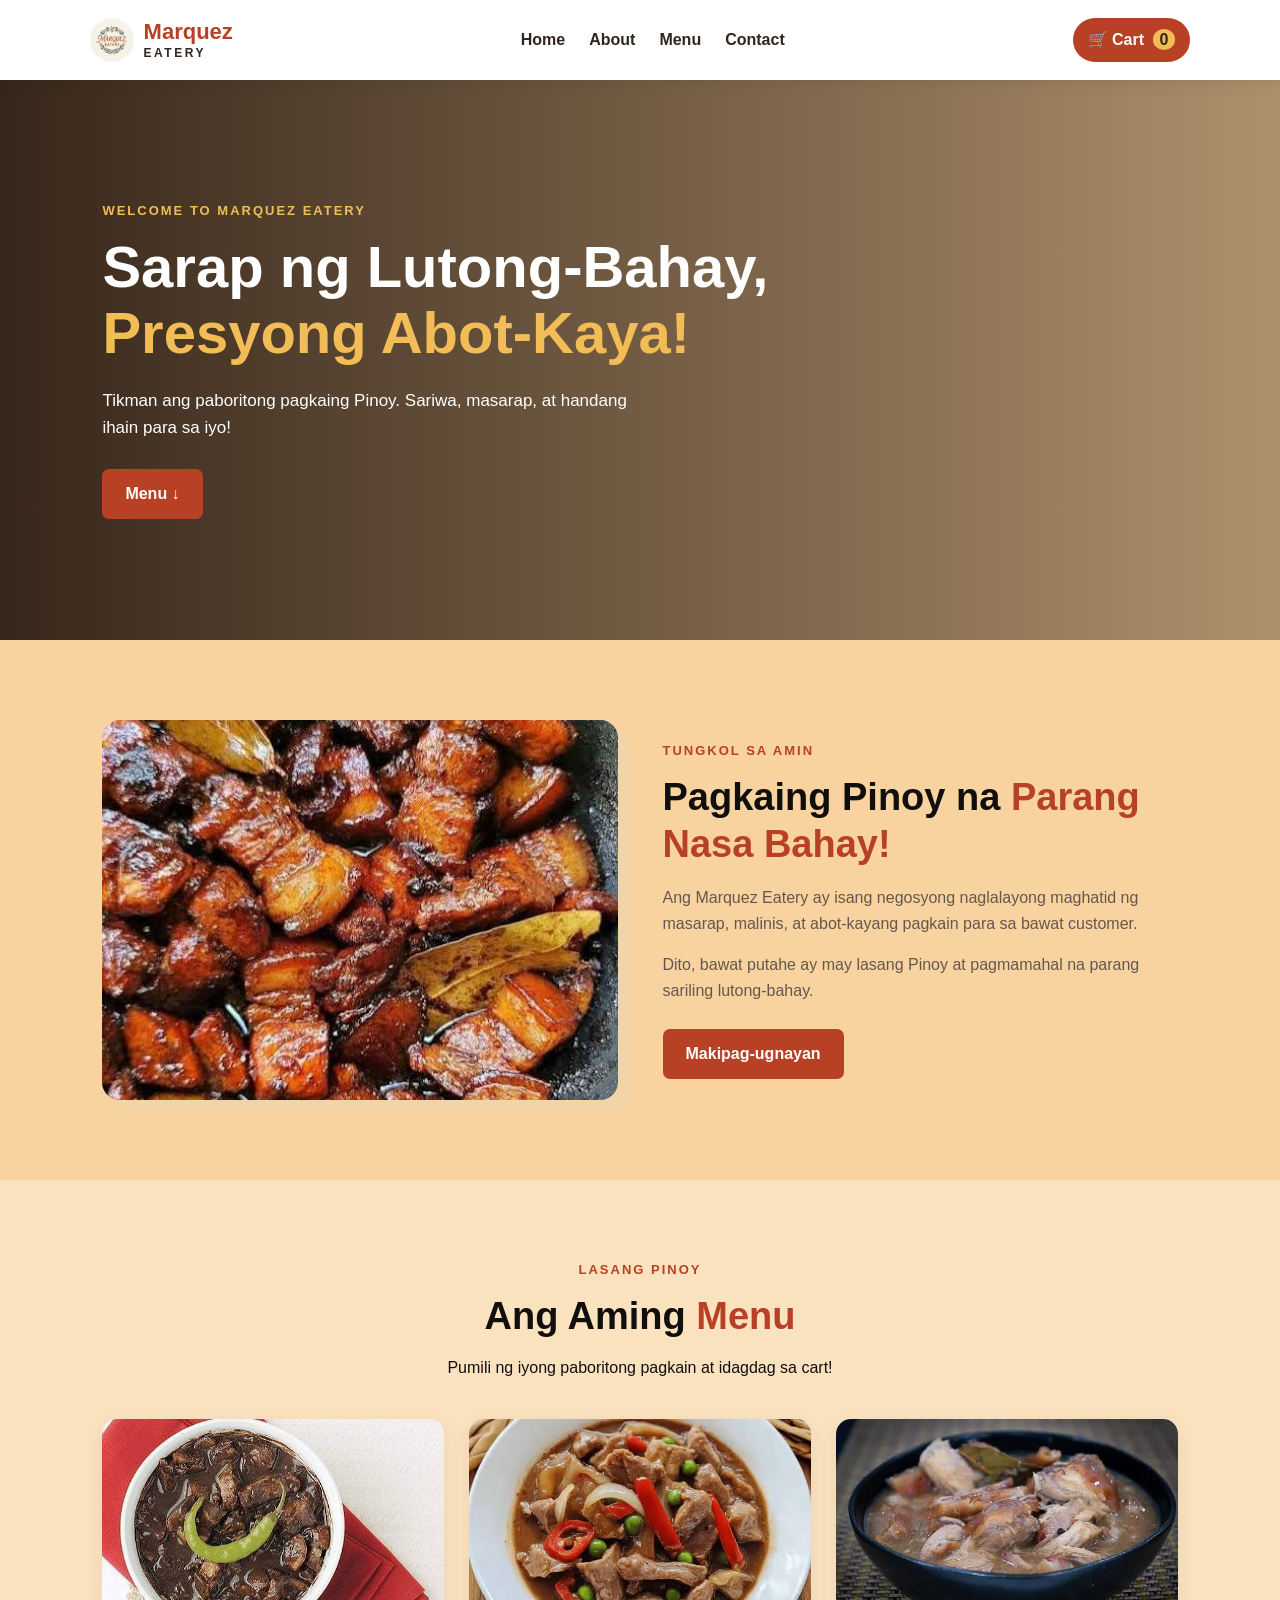
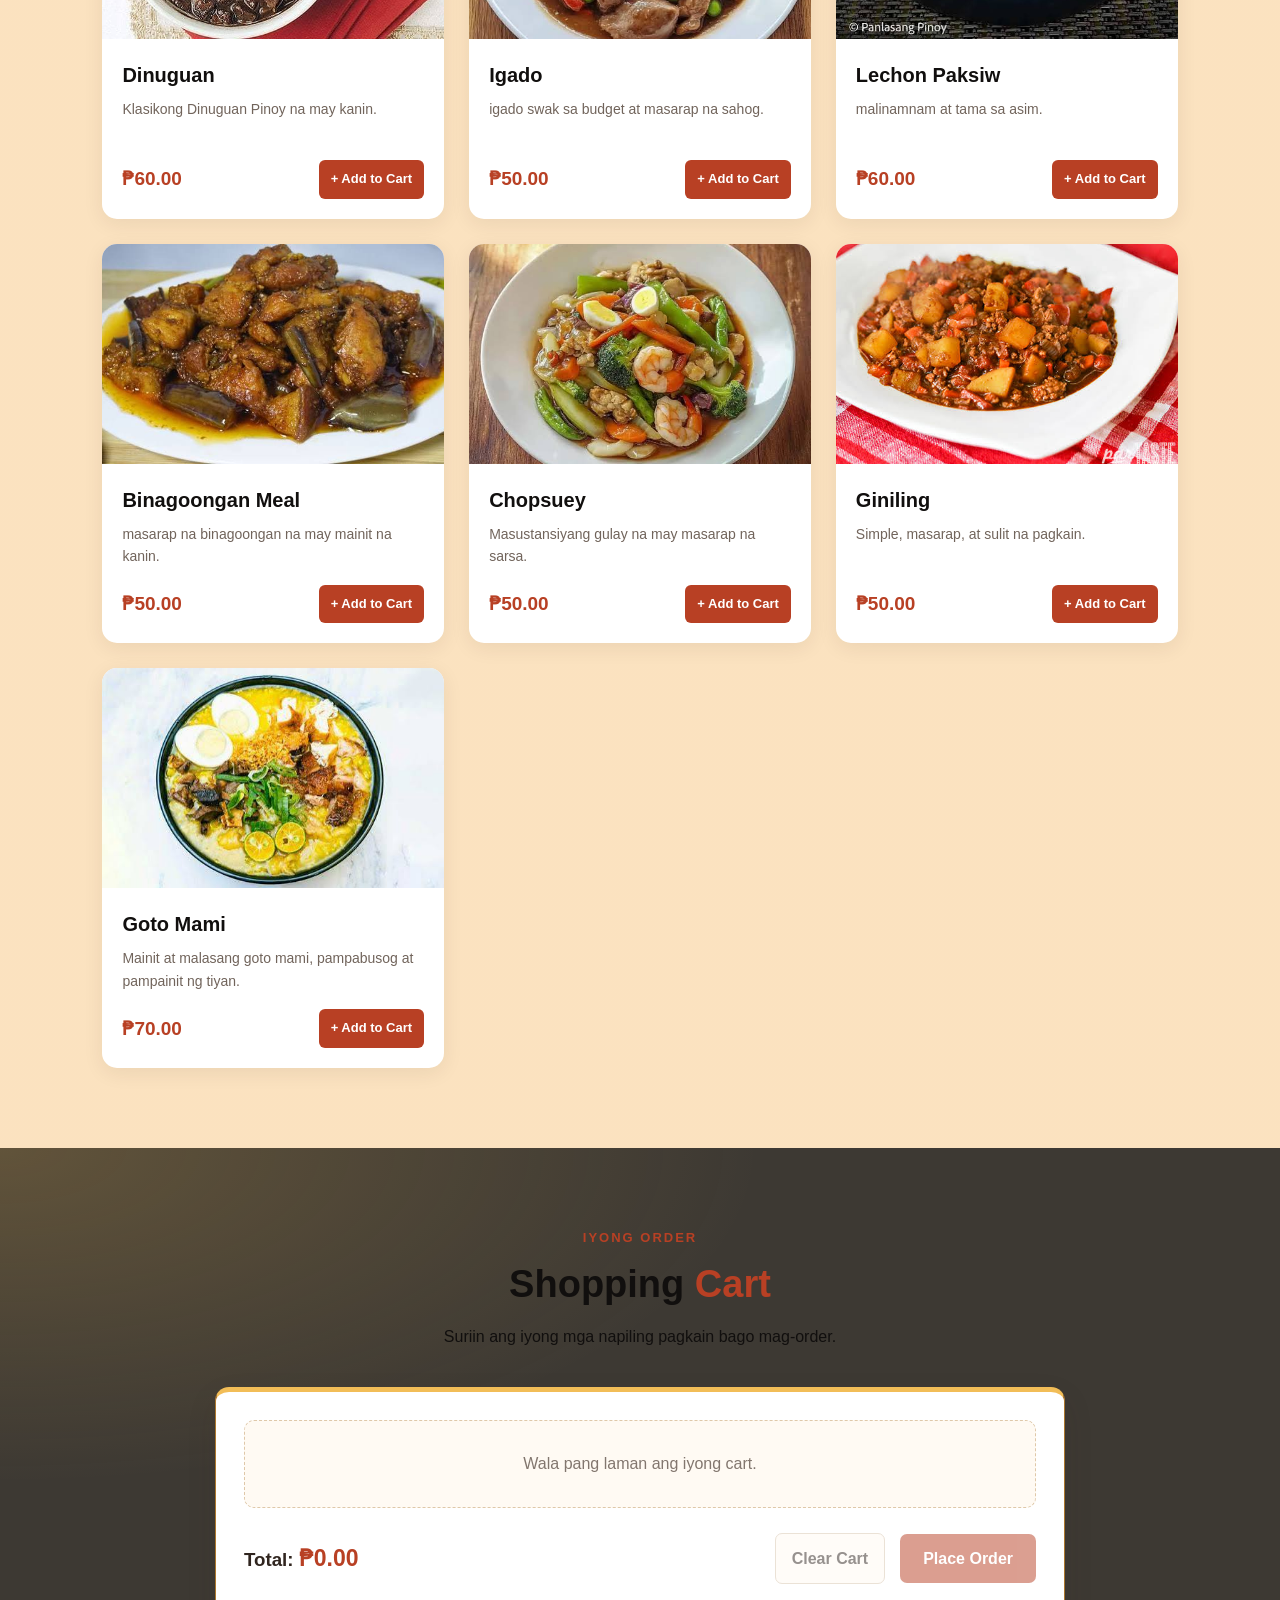
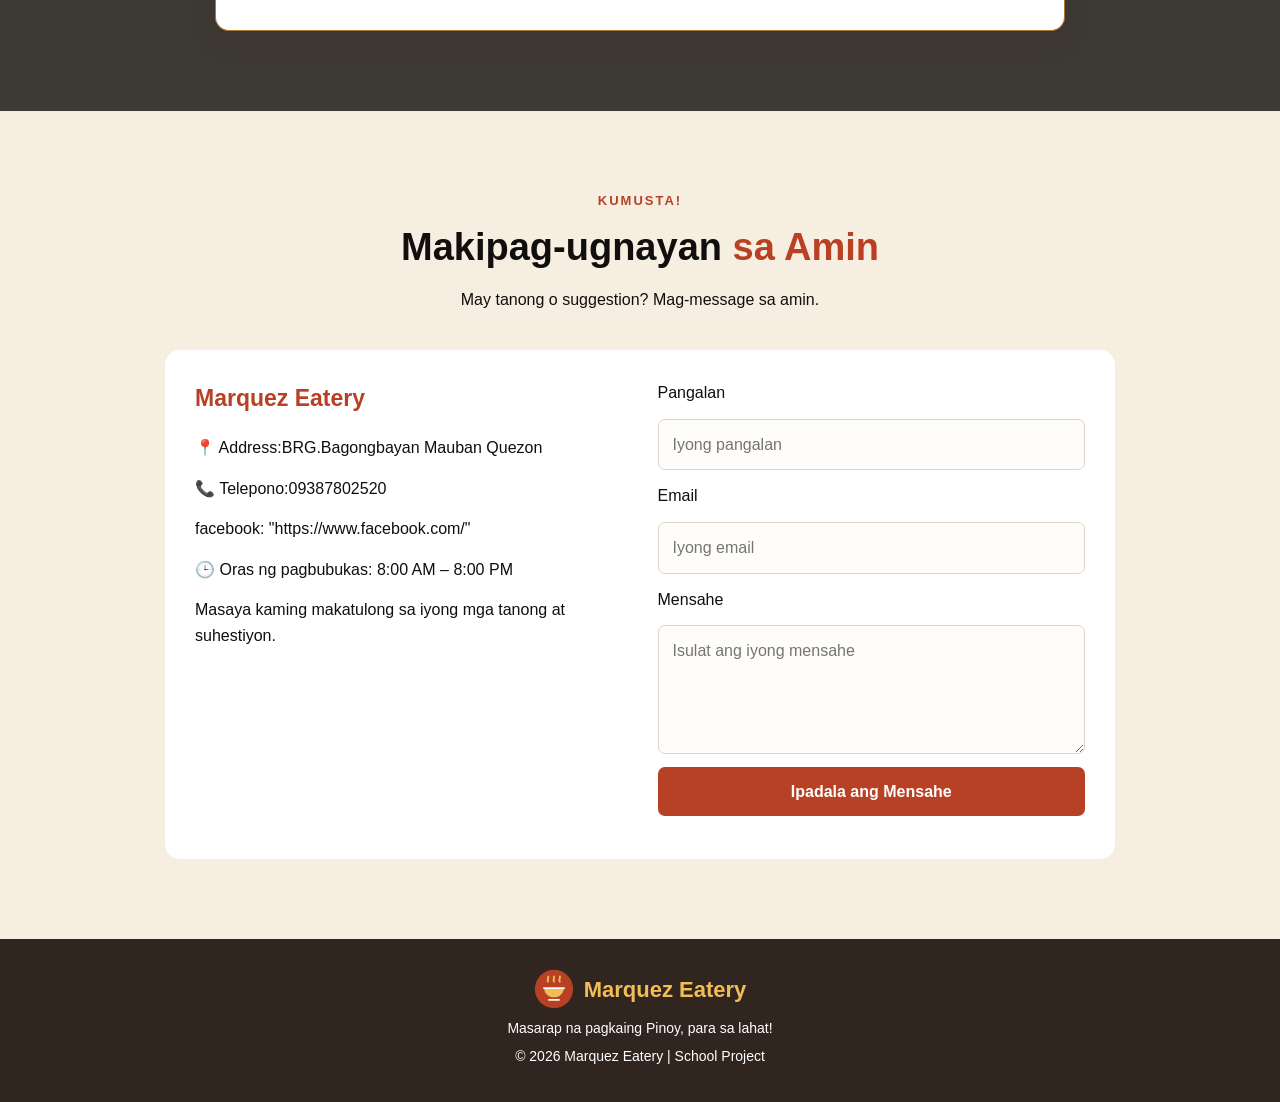
==== index.html @ 06fe4645 "First Commit" ====
<!DOCTYPE html>
<html lang="tl">
<head>
    <meta charset="UTF-8">
    <meta name="viewport" content="width=device-width, initial-scale=1.0">
    <meta name="description" content="Masarap, sariwa, at abot-kayang lutong-bahay na pagkaing Pinoy sa Marquez Eatery.">
    <title>Marquez Eatery | Lutong-Bahay na Pagkain</title>
    
    <link rel="stylesheet" href="style.css">

   <script src="javascript.js" defer></script>
</head>
<body>

    
    <header class="header">
        <a href="#home" class="logo" aria-label="Marquez Eatery home">
            <img src="cf549460-9e43-4b8b-85ea-778e38f6f900.jpg" alt="Marquez logo" class="logo-icon">
            <span class="logo-name">Marquez<small>Eatery</small></span>
        </a>

        <nav class="navbar" aria-label="Pangunahing navigation">
            <a href="#home" aria-current="page">Home</a>
            <a href="about.html">About</a>
            <a href="menu.html">Menu</a>
            <a href="contact.html">Contact</a>
        </nav>

        <a href="#cart" class="cart-link">
            🛒 Cart <span id="cart-count">0</span>
        </a>
    </header>

    <main>
    <section class="hero" id="home">
        <div class="hero-content">
            <p class="tagline">WELCOME TO MARQUEZ EATERY</p>
            <h1>Sarap ng Lutong-Bahay,<br>
                <span>Presyong Abot-Kaya!</span>
            </h1>

            <p>
                Tikman ang paboritong pagkaing Pinoy.
                Sariwa, masarap, at handang ihain para sa iyo!
            </p>

            <a href="menu.html#menu" class="btn"> Menu ↓</a>
        </div>
    </section>

    <section class="about section" id="about">
        <div class="about-image">
        <img
                src="adobo.jpg"
                alt="Masarap na lutong-bahay na pagkain">
        </div>

        <div class="about-content">
        <p class="tagline">TUNGKOL SA AMIN</p>
        <h2>Pagkaing Pinoy na <span>Parang Nasa Bahay!</span></h2>

        <p>
            Ang Marquez Eatery ay isang negosyong naglalayong
            maghatid ng masarap, malinis, at abot-kayang pagkain
            para sa bawat customer.
        </p>

        <p>
            Dito, bawat putahe ay may lasang Pinoy at
            pagmamahal na parang sariling lutong-bahay.
        </p>

        <a href="#contact" class="btn">Makipag-ugnayan</a>
        </div>
    </section>

    
    <section class="menu-section section" id="menu">
        <div class="section-heading">
        <p class="tagline">LASANG PINOY</p>
        <h2>Ang Aming <span>Menu</span></h2>
        <p>Pumili ng iyong paboritong pagkain at idagdag sa cart!</p>
        </div>

        <div class="menu-container">

        <div class="food-card">
            <img src="dinuguan.jpg"
                alt="Dinuguan">
            <div class="food-info">
            <h3>Dinuguan</h3>
            <p>Klasikong Dinuguan Pinoy na may kanin.</p>
            <div class="food-bottom">
            <strong>₱60.00</strong>
            <button type="button" class="add-btn" data-id="1">+ Add to Cart</button>
            </div>
            </div>
            </div>

        <div class="food-card">
            <img src="igado.jpg"
            alt="Igado">
            <div class="food-info">
            <h3>Igado</h3>
            <p>igado swak sa budget at masarap na sahog.</p>
            <div class="food-bottom">
            <strong>₱50.00</strong>
            <button type="button" class="add-btn" data-id="2">+ Add to Cart</button>
            </div>
            </div>
            </div>

            <div class="food-card">
                <img src="lechon paksiw.jpg"
                     alt="lechon paksiw">
                <div class="food-info">
                <h3>Lechon Paksiw</h3>
                <p>malinamnam at tama sa asim.</p>
                <div class="food-bottom">
                <strong>₱60.00</strong>
                        <button type="button" class="add-btn" data-id="3">+ Add to Cart</button>
                    </div>
                </div>
            </div>

            <div class="food-card">
                <img src="binagoongan.jpg"
                     alt="binagoongan">
                <div class="food-info">
                    <h3>Binagoongan Meal</h3>
                    <p>masarap na binagoongan na may mainit na kanin.</p>
                    <div class="food-bottom">
                        <strong>₱50.00</strong>
                        <button type="button" class="add-btn" data-id="4">+ Add to Cart</button>
                    </div>
                </div>
            </div>

            <div class="food-card">
                <img src="chopsuey.jpg"
                     alt="Fresh Vegetable Dish">
                <div class="food-info">
                    <h3>Chopsuey</h3>
                    <p>Masustansiyang gulay na may masarap na sarsa.</p>
                    <div class="food-bottom">
                        <strong>₱50.00</strong>
                        <button type="button" class="add-btn" data-id="5">+ Add to Cart</button>
                    </div>
                </div>
            </div>

            <div class="food-card">
                <img src="giniling.jpg"
                     alt="giniling">
                <div class="food-info">
                    <h3>Giniling</h3>
                    <p>Simple, masarap, at sulit na pagkain.</p>
                    <div class="food-bottom">
                        <strong>₱50.00</strong>
                        <button type="button" class="add-btn" data-id="6">+ Add to Cart</button>
                    </div>
                </div>
            </div>

            <div class="food-card">
                <img src="goto mami.jpg" alt="Goto Mami">
                <div class="food-info">
                    <h3>Goto Mami</h3>
                    <p>Mainit at malasang goto mami, pampabusog at pampainit ng tiyan.</p>
                    <div class="food-bottom">
                        <strong>₱70.00</strong>
                        <button type="button" class="add-btn" data-id="7">+ Add to Cart</button>
                    </div>
                </div>
            </div>

        </div>
    </section>

    <section class="cart-section section" id="cart">
        <div class="section-heading">
            <p class="tagline">IYONG ORDER</p>
            <h2>Shopping <span>Cart</span></h2>
            <p>Suriin ang iyong mga napiling pagkain bago mag-order.</p>
        </div>

        <div class="cart-box">
            <div id="cart-items">
                <p class="empty-cart">Wala pang laman ang iyong cart.</p>
            </div>

            <div class="cart-summary">
                <h3>Total: <span id="cart-total">₱0.00</span></h3>
                <button type="button" id="clear-cart" class="clear-btn">Clear Cart</button>
                <button type="button" id="checkout-btn" class="btn checkout-btn">
                    Place Order
                </button>
            </div>

            <p id="cart-message" class="message" aria-live="polite"></p>
        </div>
    </section>

    <section class="contact-section section" id="contact">
        <div class="section-heading">
            <p class="tagline">KUMUSTA!</p>
            <h2>Makipag-ugnayan <span>sa Amin</span></h2>
            <p>May tanong o suggestion? Mag-message sa amin.</p>
        </div>

        <div class="contact-box">
            <div class="contact-info">
                <h3>Marquez Eatery</h3>
                <p>📍 Address:BRG.Bagongbayan Mauban Quezon</p>
                <p>📞 Telepono:09387802520</p>
                <p>facebook: "https://www.facebook.com/"</p>
                <p>🕒 Oras ng pagbubukas: 8:00 AM – 8:00 PM</p>
                <p>Masaya kaming makatulong sa iyong mga tanong at suhestiyon.</p>
            </div>

            <form id="contact-form">
                <label for="contact-name">Pangalan</label>
                <input type="text" id="contact-name"
                       name="name" autocomplete="name" placeholder="Iyong pangalan" required>

                <label for="contact-email">Email</label>
                <input type="email" id="contact-email"
                       name="email" autocomplete="email" placeholder="Iyong email" required>

                <label for="contact-text">Mensahe</label>
                <textarea id="contact-text"
                          name="message" placeholder="Isulat ang iyong mensahe" rows="4"
                          required></textarea>

                <button type="submit" class="btn">Ipadala ang Mensahe</button>
                <p id="contact-message" aria-live="polite"></p>
            </form>
        </div>
    </section>
    </main>

    <footer class="footer">
        <h3 class="footer-brand">
            <svg class="logo-icon" viewBox="0 0 48 48" aria-hidden="true">
                <circle cx="24" cy="24" r="23" fill="currentColor"/>
                <path d="M17 15c-2-2 1-3 0-6m7 6c-2-2 1-3 0-6m7 6c-2-2 1-3 0-6"
                      fill="none" stroke="#f2bd57" stroke-linecap="round" stroke-width="2.2"/>
                <path d="M12 23h24c-.7 6.3-5.5 11-12 11s-11.3-4.7-12-11Z"
                      fill="#f2bd57"/>
                <path d="M12 23h24M18 37h12"
                      fill="none" stroke="#fffaf3" stroke-linecap="round" stroke-width="2.2"/>
            </svg>
            <span>Marquez Eatery</span>
        </h3>
        <p>Masarap na pagkaing Pinoy, para sa lahat!</p>
        <p>© 2026 Marquez Eatery | School Project</p>
    </footer>

</body>
</html>
---- style.css ----
/* GENERAL SETTINGS */
* {
    margin: 0;
    padding: 0;
    box-sizing: border-box;
}

html {
    scroll-behavior: smooth;
    scroll-padding-top: 90px;
}

body {
    font-family: Arial, Helvetica, sans-serif;
    background: #f8d39f;
    color: #110f0e;
    line-height: 1.6;
}

img {
    display: block;
    width: 100%;
    object-fit: cover;
}

a {
    text-decoration: none;
}

a:focus-visible,
button:focus-visible {
    outline: 3px solid var(--primary-dark);
    outline-offset: 3px;
}

button,
input,
textarea {
    font: inherit;
}

button {
    cursor: pointer;
}

:root {
    --primary: #b84024;
    --primary-dark: #8f2c18;
    --gold: #f2bd57;
    --cream: #fffaf3;
    --dark: #30251f;
}

/* HEADER */
.header {
    background: #ffffff;
    display: flex;
    align-items: center;
    justify-content: space-between;
    gap: 20px;
    padding: 18px 7%;
    position: sticky;
    top: 0;
    z-index: 100;
    box-shadow: 0 3px 15px rgba(0, 0, 0, 0.08);
}

.logo {
    display: flex;
    align-items: center;
    gap: 10px;
    color: var(--primary);
    font-size: 22px;
    font-weight: 800;
    white-space: nowrap;
}

.logo-icon {
    width: 44px;
    height: 44px;
    flex: 0 0 auto;
    border-radius: 50%;
}

.logo-name {
    display: flex;
    flex-direction: column;
    line-height: 1;
}

.logo-name small {
    margin-top: 4px;
    color: var(--dark);
    font-size: 12px;
    font-weight: 700;
    letter-spacing: 2.5px;
    text-transform: uppercase;
}

.navbar {
    display: flex;
    gap: 24px;
    flex-wrap: wrap;
}

.navbar a {
    color: var(--dark);
    font-weight: 600;
    transition: color 0.3s;
}

.navbar a:hover {
    color: var(--primary);
}

.cart-link {
    background: var(--primary);
    color: white;
    padding: 9px 15px;
    border-radius: 25px;
    font-weight: bold;
    white-space: nowrap;
}

#cart-count {
    background: var(--gold);
    color: var(--dark);
    padding: 2px 7px;
    border-radius: 50%;
    margin-left: 4px;
}

/* HOME / HERO */
.hero {
    min-height: 560px;
    display: flex;
    align-items: center;
    padding: 80px 8%;
    color: white;
    background:
        linear-gradient(90deg,
        rgba(34, 20, 12, 0.90),
        rgba(34, 20, 12, 0.35)),
        url("https://images.unsplash.com/photo-1547592180-85f173990554?auto=format&fit=crop&w=1800&q=85")
        center/cover no-repeat;
}

.hero-content {
    max-width: 720px;
}

.tagline {
    color: var(--primary);
    font-size: 13px;
    font-weight: 800;
    letter-spacing: 2px;
    margin-bottom: 12px;
}

.hero .tagline {
    color: var(--gold);
}

.hero h1 {
    font-size: clamp(35px, 5vw, 58px);
    line-height: 1.15;
    margin-bottom: 20px;
}

.hero h1 span {
    color: var(--gold);
}

.hero-content > p:not(.tagline) {
    font-size: 17px;
    max-width: 560px;
    margin-bottom: 28px;
}

/* BUTTONS */
.btn {
    display: inline-block;
    background: var(--primary);
    color: white;
    border: none;
    padding: 12px 23px;
    border-radius: 7px;
    font-weight: bold;
    transition: background 0.3s, transform 0.3s;
}

.btn:hover {
    background: var(--primary-dark);
    transform: translateY(-2px);
}

/* GENERAL SECTIONS */
.section {
    padding: 80px 8%;
}

.section-heading {
    text-align: center;
    margin: 0 auto 38px;
}

.section-heading h1,
.section-heading h2,
.about-content h1,
.about-content h2 {
    font-size: clamp(28px, 4vw, 38px);
    line-height: 1.25;
    margin-bottom: 15px;
}

.section-heading h1 span,
.section-heading h2 span,
.about-content h1 span,
.about-content h2 span {
    color: var(--primary);
}

/* ABOUT */
.about {
    display: grid;
    grid-template-columns: 1fr 1fr;
    gap: 45px;
    align-items: center;
}

.about-image img {
    height: 380px;
    border-radius: 18px;
    box-shadow: 12px 12px 0 #f2d5a6;
}

.about-content > p:not(.tagline) {
    margin: 16px 0;
    color: #65574e;
}

.about-content .btn {
    margin-top: 10px;
}

/* FOOD MENU */
.menu-section {
    background:
        linear-gradient(rgba(255, 250, 243, 0.38), rgba(255, 250, 243, 0.38)),
        url("https://images.unsplash.com/photo-1517248135467-4c7edcad34c4?auto=format&fit=crop&w=1800&q=80")
        center/cover no-repeat;
}

.menu-page .menu-section {
    background-color: #fffaf3;
    background-image:
        linear-gradient(rgba(255, 250, 243, 0.38), rgba(255, 250, 243, 0.38)),
        url("https://images.unsplash.com/photo-1517248135467-4c7edcad34c4?auto=format&fit=crop&w=1800&q=80");
    background-position: center;
    background-size: cover;
    background-repeat: no-repeat;
}

.menu-container {
    display: grid;
    grid-template-columns: repeat(3, minmax(0, 1fr));
    gap: 25px;
}

.food-card {
    background: white;
    border-radius: 15px;
    overflow: hidden;
    box-shadow: 0 5px 20px rgba(48, 37, 31, 0.08);
    transition: transform 0.3s, box-shadow 0.3s;
}

.food-card:hover {
    transform: translateY(-7px);
    box-shadow: 0 12px 25px rgba(48, 37, 31, 0.14);
}

.food-card img {
    height: 220px;
}

.food-card-art {
    display: flex;
    align-items: center;
    justify-content: center;
    height: 220px;
    background: linear-gradient(135deg, #f8dfae, #f2bd57);
    font-size: 88px;
}

.food-info {
    padding: 20px;
}

.food-info h3 {
    font-size: 20px;
    margin-bottom: 7px;
}

.food-info p {
    color: #71645b;
    font-size: 14px;
    min-height: 45px;
    margin-bottom: 17px;
}

.food-bottom {
    display: flex;
    align-items: center;
    justify-content: space-between;
    gap: 10px;
    flex-wrap: wrap;
}

.food-bottom strong {
    color: var(--primary);
    font-size: 19px;
}

.add-btn {
    border: none;
    background: var(--primary);
    color: white;
    padding: 9px 12px;
    border-radius: 6px;
    font-size: 13px;
    font-weight: bold;
    transition: background 0.3s;
}

.add-btn:hover {
    background: var(--primary-dark);
}

/* SHOPPING CART */
.cart-section {
    background:
        radial-gradient(ellipse at top left, rgba(242, 189, 87, 0.2), transparent 42%),
        #3d3933;
}

.cart-box {
    max-width: 850px;
    margin: auto;
    padding: 28px;
    border: 1px solid #ac772e;
    border-top: 5px solid var(--gold);
    border-radius: 14px;
    background: #ffffff;
    box-shadow: 0 12px 30px rgba(72, 44, 25, 0.1);
}

.empty-cart {
    color: #82766e;
    text-align: center;
    padding: 30px 16px;
    border: 1px dashed #dfc8a9;
    border-radius: 10px;
    background: #fffaf3;
}

.cart-item {
    display: flex;
    justify-content: space-between;
    align-items: center;
    gap: 15px;
    flex-wrap: wrap;
    padding: 17px 14px;
    border-bottom: 1px solid #eee2d7;
    border-radius: 8px;
}

.cart-item:nth-child(odd) {
    background: #fffaf3;
}

.cart-item h4 {
    font-size: 16px;
    color: var(--dark);
}

.cart-item small {
    color: #74665d;
}

.quantity-controls {
    display: flex;
    align-items: center;
    gap: 10px;
}

.quantity-controls button {
    border: none;
    border-radius: 6px;
    background: #f7eee2;
    color: var(--dark);
    padding: 6px 11px;
    font-weight: bold;
    transition: background 0.2s, color 0.2s;
}

.quantity-controls button:hover {
    background: var(--gold);
}

.quantity-controls span {
    min-width: 24px;
    color: var(--primary-dark);
    font-weight: 700;
    text-align: center;
}

.quantity-controls .remove-btn {
    background: #fff0ec;
    color: #9f301d;
}

.quantity-controls .remove-btn:hover {
    background: #f8d7ce;
}

.cart-summary {
    display: flex;
    align-items: center;
    justify-content: flex-end;
    flex-wrap: wrap;
    gap: 15px;
    margin-top: 25px;
}

.cart-summary h3 {
    margin-right: auto;
    color: var(--dark);
}

#cart-total {
    color: var(--primary);
    font-size: 23px;
}

.clear-btn {
    padding: 12px 16px;
    border: 1px solid #d9c6ae;
    border-radius: 7px;
    background: #fffaf3;
    color: var(--dark);
    font-weight: 700;
    transition: background 0.2s, border-color 0.2s;
}

.clear-btn:hover {
    background: #f2e4d5;
    border-color: #b39976;
}

.cart-summary button:disabled {
    cursor: not-allowed;
    opacity: 0.5;
}

.message {
    margin-top: 18px;
    color: #26733b;
    font-weight: bold;
}

/* CONTACT */
.contact-section {
    background: #f7eee2;
}

.contact-page main,
.menu-page main,
.about-page main {
    animation: contact-page-enter 0.45s ease-out both;
}

@keyframes contact-page-enter {
    from {
        opacity: 0;
        transform: translateY(12px);
    }

    to {
        opacity: 1;
        transform: translateY(0);
    }
}

@media (prefers-reduced-motion: reduce) {
    .contact-page main,
    .menu-page main,
    .about-page main {
        animation: none;
    }
}

.contact-box {
    display: grid;
    grid-template-columns: 1fr 1fr;
    gap: 35px;
    max-width: 950px;
    margin: auto;
    padding: 30px;
    background: white;
    border-radius: 15px;
}

.contact-info h3 {
    color: var(--primary);
    font-size: 23px;
    margin-bottom: 18px;
}

.contact-info p {
    margin: 15px 0;
    overflow-wrap: anywhere;
}

#contact-form {
    display: flex;
    flex-direction: column;
    gap: 13px;
}

#contact-form input,
#contact-form textarea {
    width: 100%;
    padding: 12px 14px;
    border: 1px solid #dfd2c6;
    border-radius: 7px;
    background: #fffdf9;
    color: var(--dark);
}

#contact-form input:focus,
#contact-form textarea:focus {
    outline: 2px solid #1b1614;
    border-color: var(--primary);
}

#contact-form textarea {
    resize: vertical;
}

#contact-message {
    color: #26733b;
    font-size: 14px;
}

/* FOOTER */
.footer {
    text-align: center;
    padding: 30px 15px;
    background: #30251f;
    color: white;
}

.footer h3 {
    color: var(--gold);
    font-size: 22px;
    margin-bottom: 8px;
}

.footer-brand {
    display: flex;
    align-items: center;
    justify-content: center;
    gap: 10px;
}

.footer-brand .logo-icon {
    color: var(--primary);
    width: 40px;
    height: 40px;
}

.footer p {
    margin: 5px 0;
    font-size: 14px;
}

/* TABLET */
@media (max-width: 900px) {
    .header {
        padding: 16px 4%;
        flex-wrap: wrap;
    }

    .navbar {
        gap: 15px;
    }

    .menu-container {
        grid-template-columns: repeat(2, minmax(0, 1fr));
    }

    .section {
        padding: 65px 5%;
    }
}

/* MOBILE PHONE */
@media (max-width: 600px) {
    .header {
        justify-content: center;
        gap: 12px;
    }

    .logo {
        font-size: 21px;
    }

    .navbar {
        width: 100%;
        justify-content: center;
        gap: 18px;
    }

    .cart-link {
        padding: 7px 12px;
    }

    .hero {
        min-height: 480px;
        padding: 55px 6%;
    }

    .hero h1 {
        font-size: 36px;
    }

    .about,
    .contact-box {
        grid-template-columns: 1fr;
    }

    .about-image img {
        height: 270px;
    }

    .menu-container {
        grid-template-columns: 1fr;
    }

    .food-card img {
        height: 240px;
    }

    .cart-box,
    .contact-box {
        padding: 20px;
    }

    .cart-summary {
        justify-content: flex-start;
    }

    .cart-summary h3 {
        width: 100%;
    }

    .cart-item {
        align-items: flex-start;
    }
}
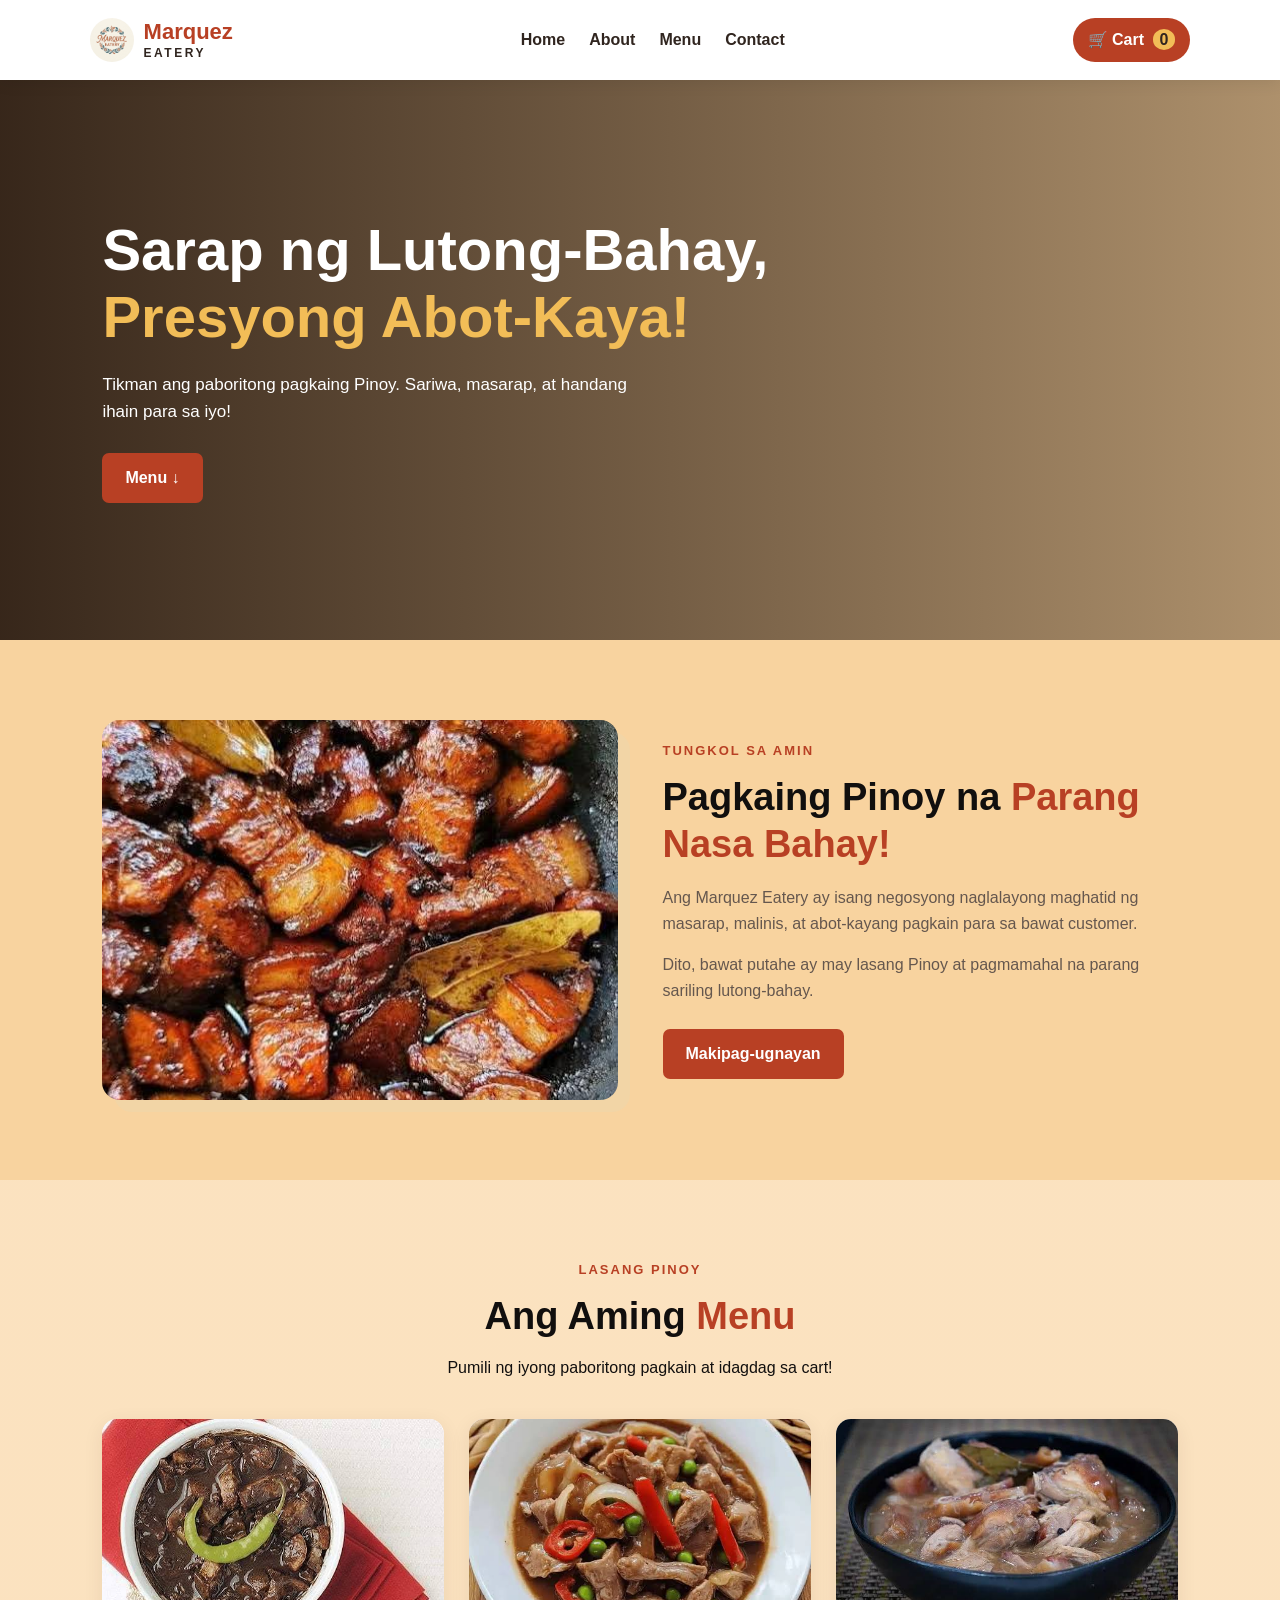
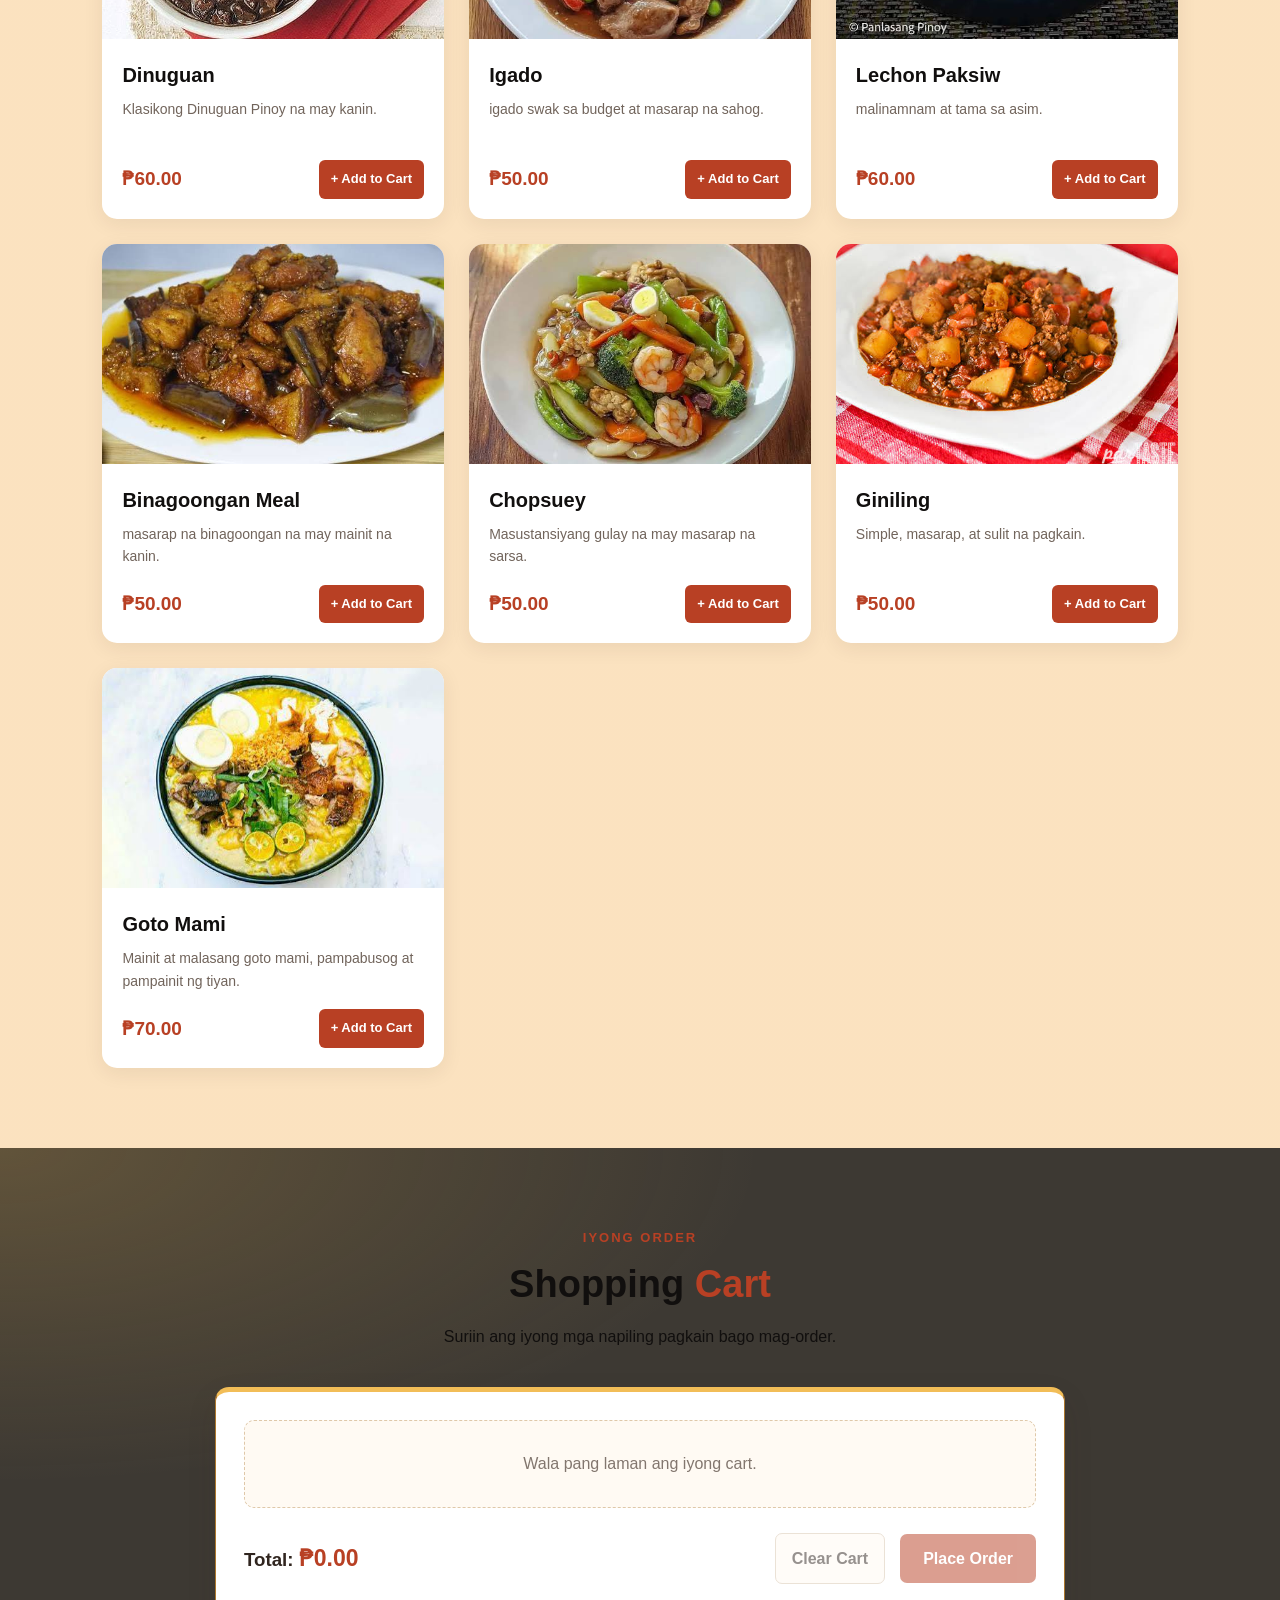
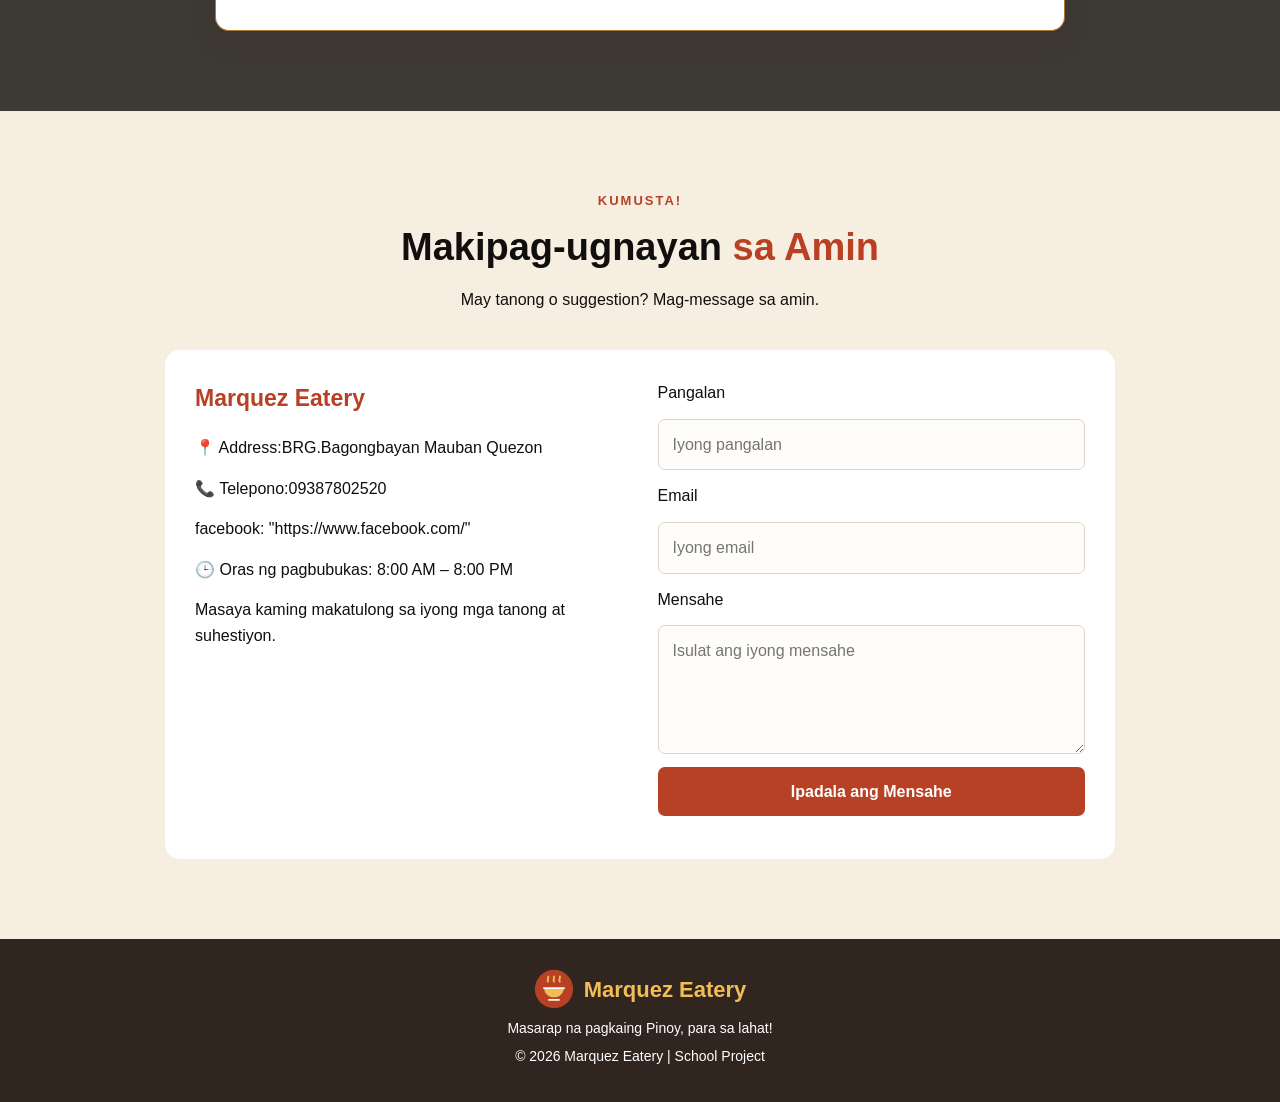
==== commit 1c344b8a: "Second Commit" ====
--- a/index.html
+++ b/index.html
@@ -35,7 +35,7 @@
     <main>
     <section class="hero" id="home">
         <div class="hero-content">
-            <p class="tagline">WELCOME TO MARQUEZ EATERY</p>
+            
             <h1>Sarap ng Lutong-Bahay,<br>
                 <span>Presyong Abot-Kaya!</span>
             </h1>
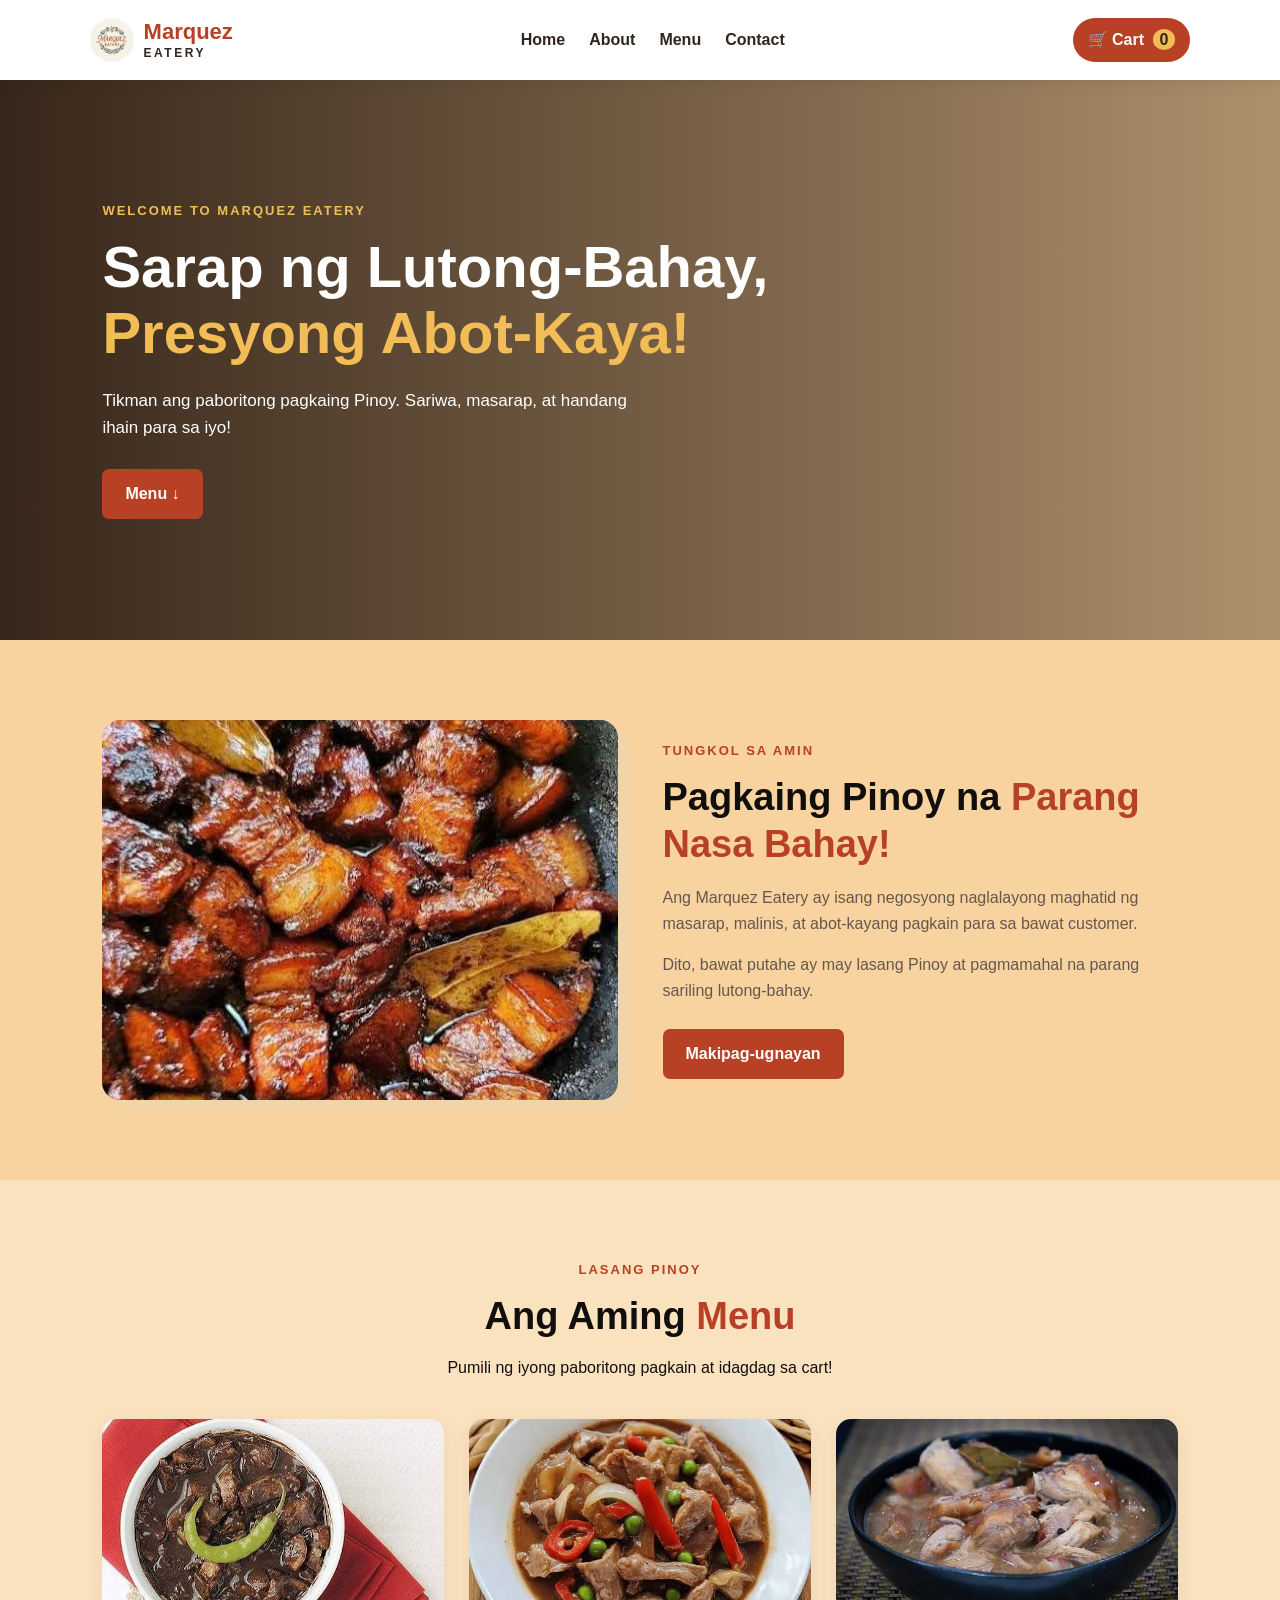
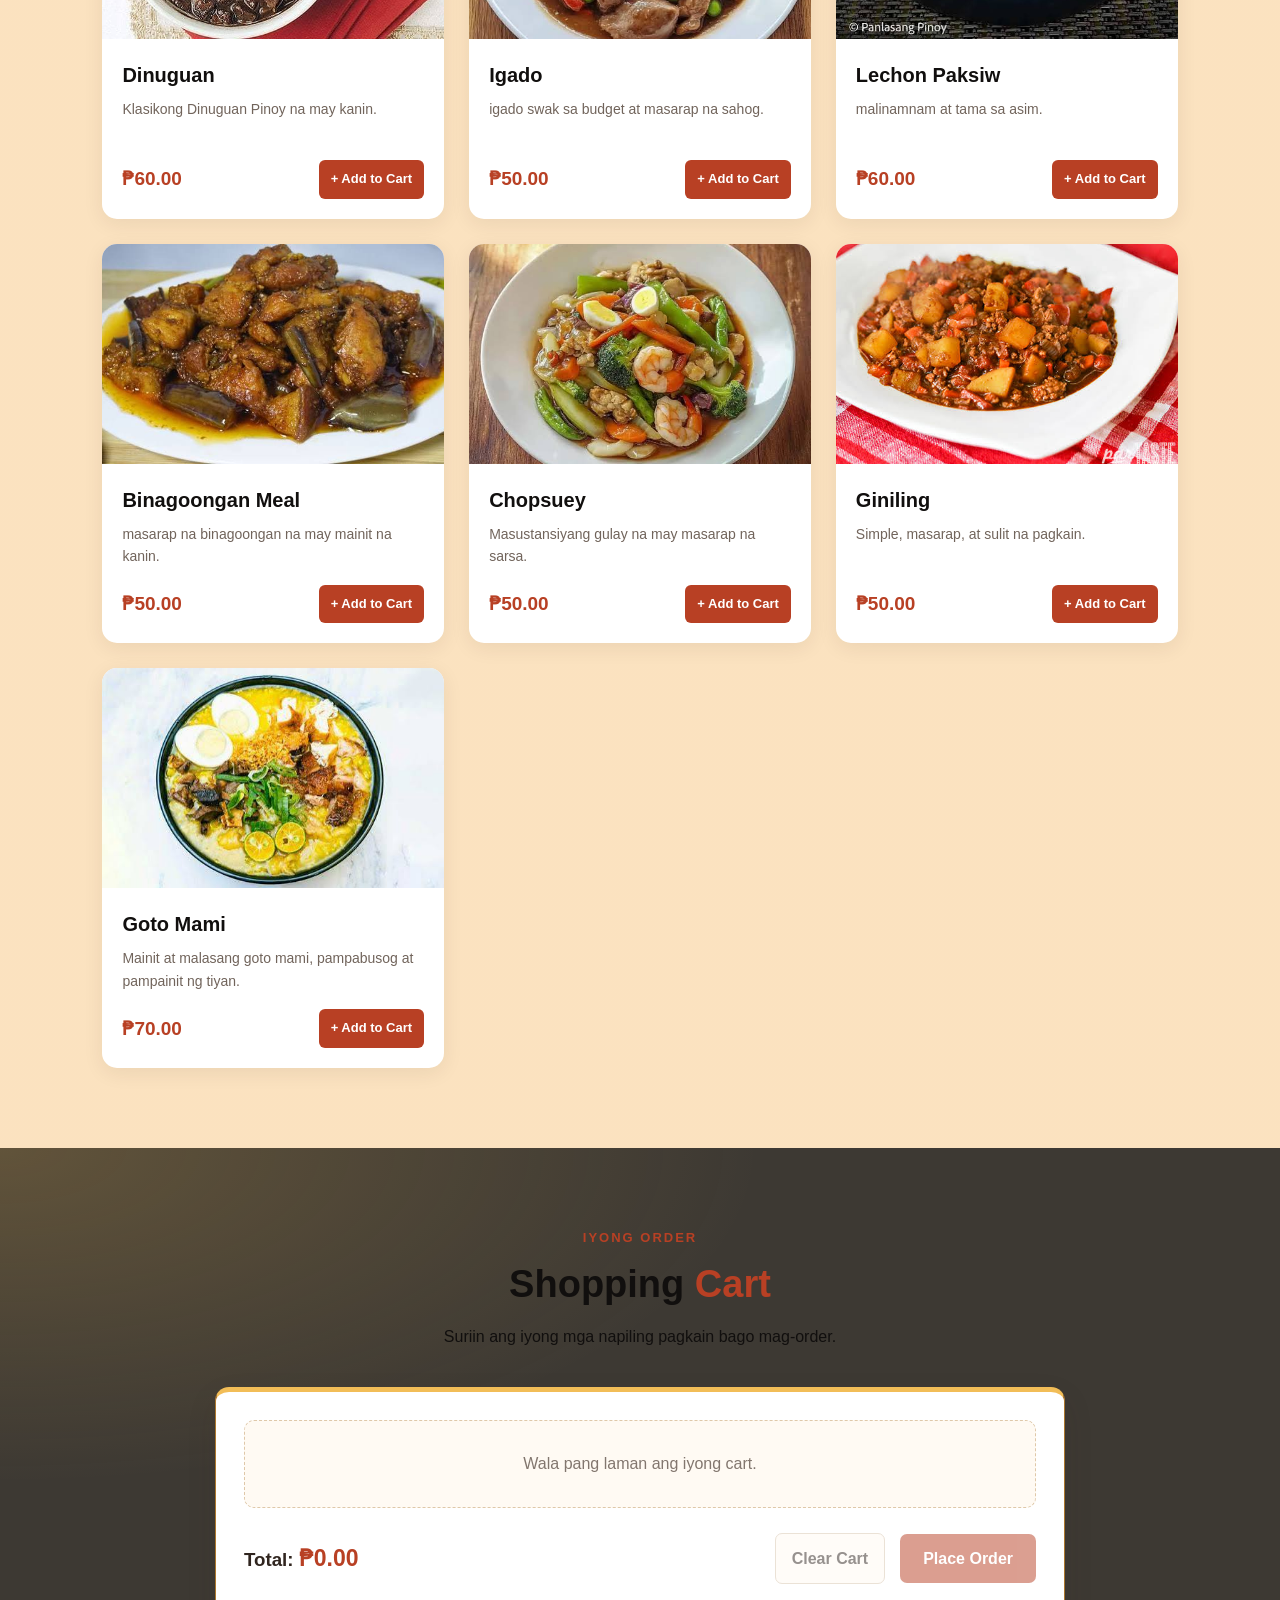
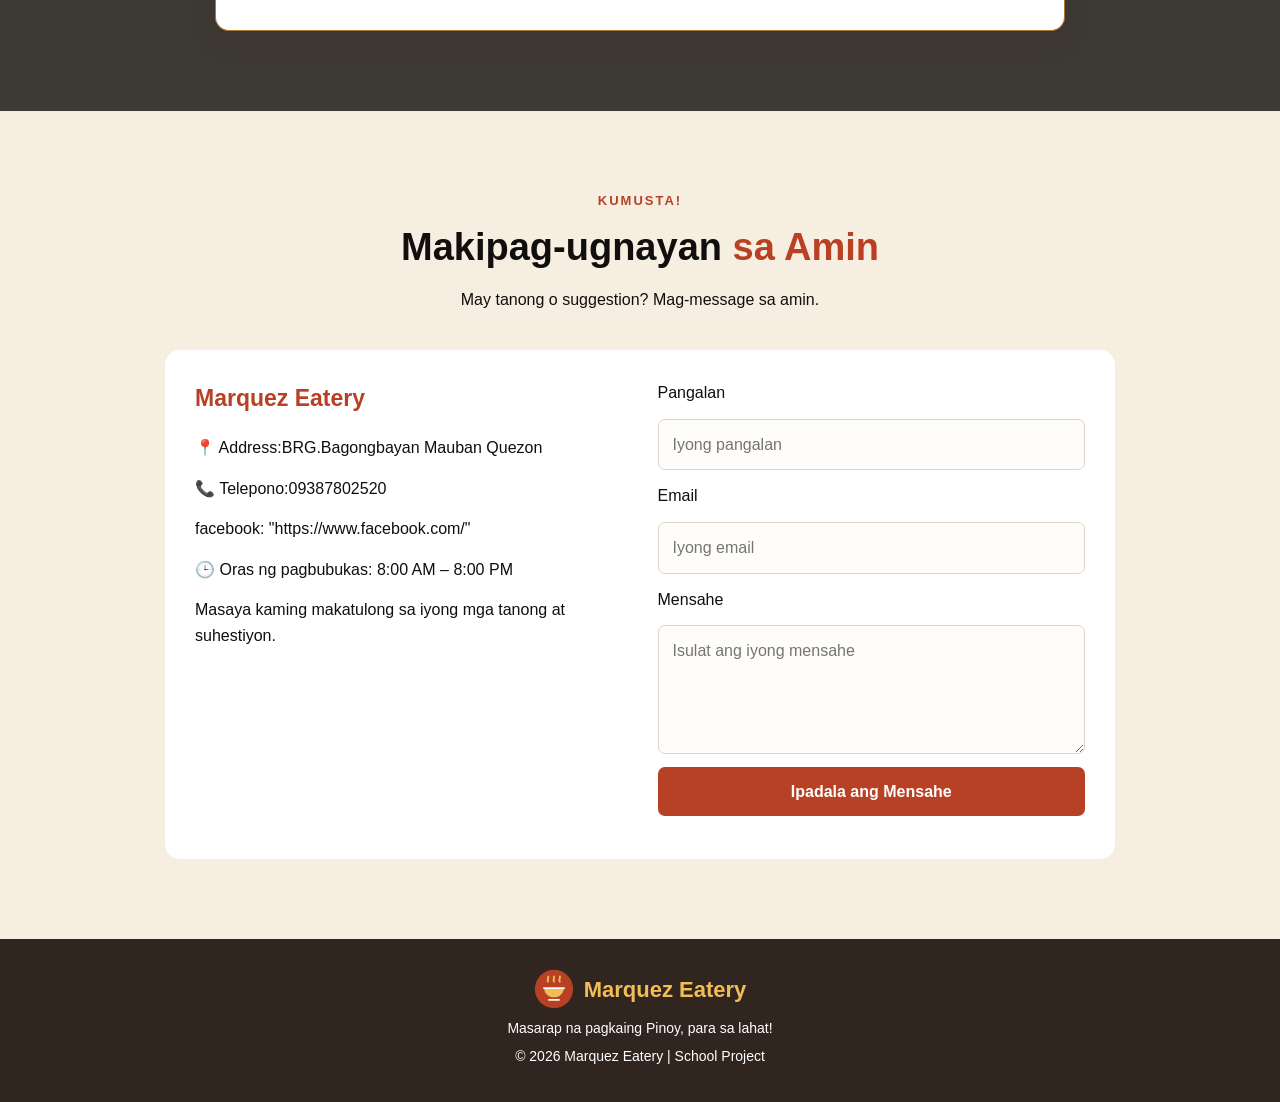
==== commit 5f335ddf: "third option" ====
--- a/index.html
+++ b/index.html
@@ -35,7 +35,7 @@
     <main>
     <section class="hero" id="home">
         <div class="hero-content">
-            
+            <p class="tagline">WELCOME TO MARQUEZ EATERY</p>
             <h1>Sarap ng Lutong-Bahay,<br>
                 <span>Presyong Abot-Kaya!</span>
             </h1>
